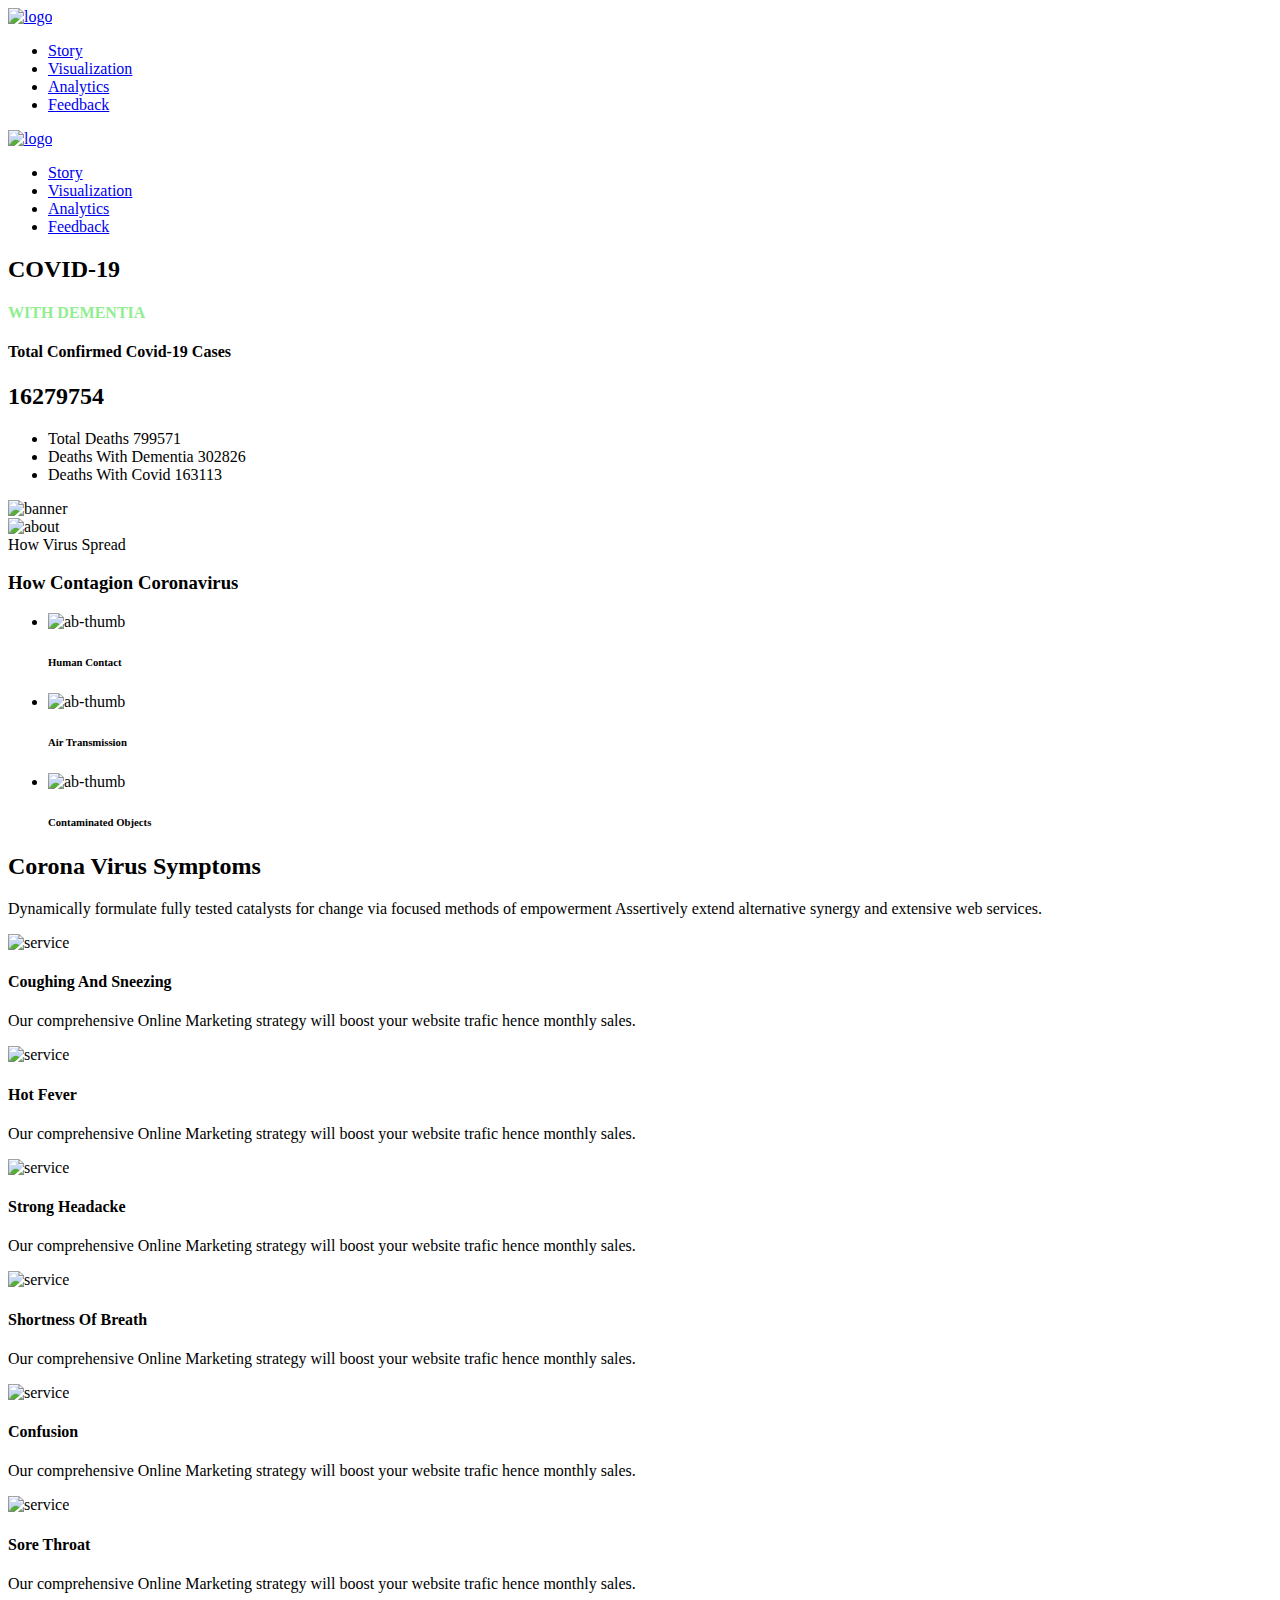
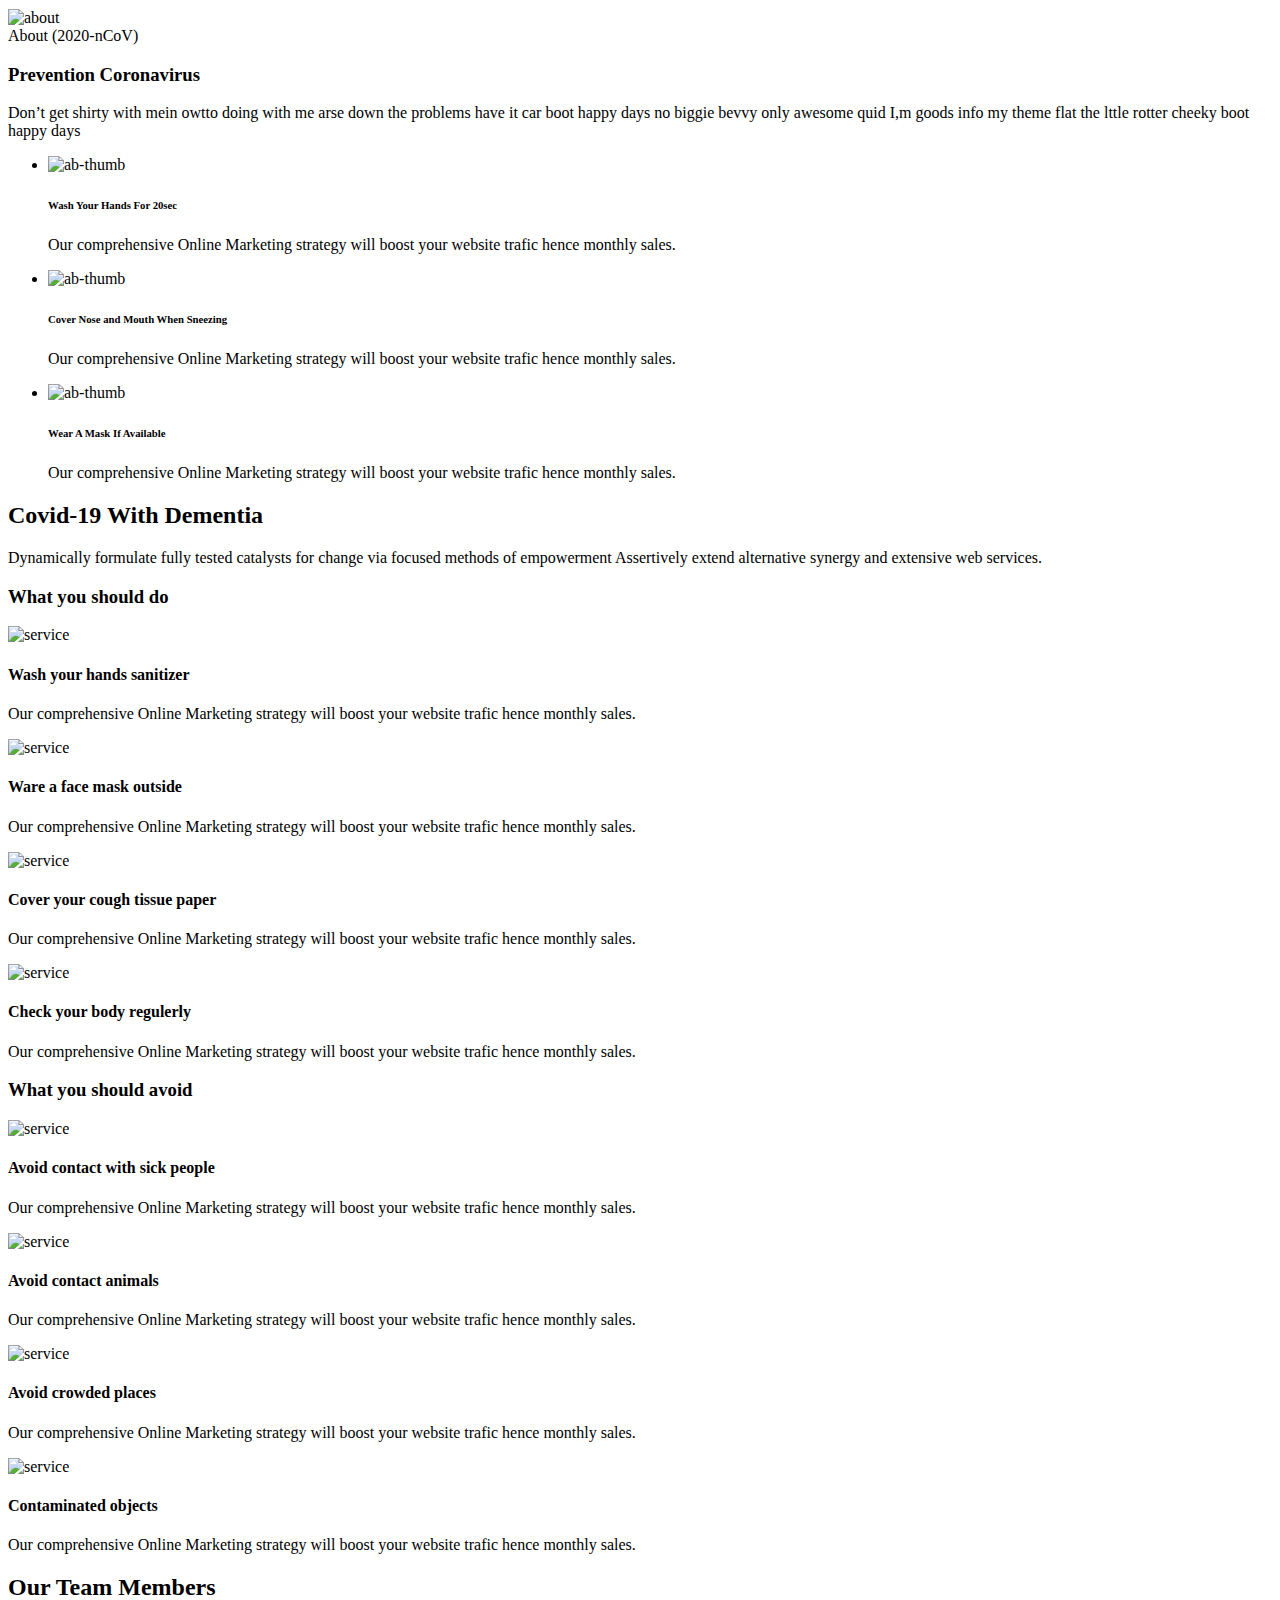
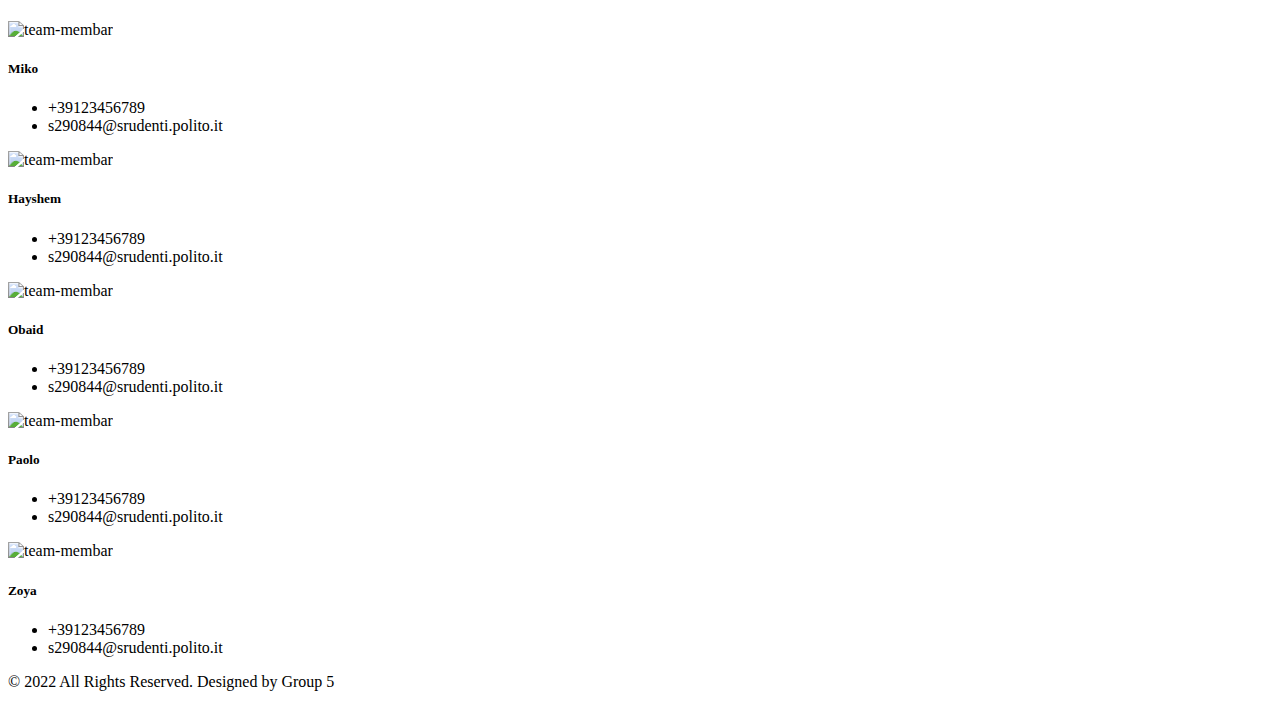
==== index.html @ 3cb523b3 "initial commit" ====
<!DOCTYPE html>
<html lang="en">
	<head>
		<meta charset="UTF-8">
		<meta name="viewport" content="width=device-width, initial-scale=1.0">
		
		<!-- google fonts -->
		<link href="https://fonts.googleapis.com/css?family=Roboto:100,100i,300,300i,400,400i,500,500i,700,700i,900,900i&display=swap" rel="stylesheet">
		<link rel="shortcut icon" type="image/x-icon" href="assets/images/x-icon/01.png">

		<link rel="stylesheet" href="assets/css/animate.css">
		<link rel="stylesheet" href="assets/css/bootstrap.min.css">
		<link rel="stylesheet" href="assets/css/icofont.min.css">
		<link rel="stylesheet" href="assets/css/lightcase.css">
		<link rel="stylesheet" href="assets/css/swiper.min.css">
		<link rel="stylesheet" href="assets/css/style.css">
		
		<title>Covid-19</title>
	</head>

	<body>
		<!-- Mobile Menu Start Here -->
		<div class="mobile-menu">
			<nav class="mobile-header" >
				<div class="header-logo">
					<a href="index.html"><img src="assets/images/logo/01.png" alt="logo"></a>
				</div>
				<div class="header-bar">
					<span></span>
					<span></span>
					<span></span>
				</div>
			</nav>
			<nav class="mobile-menu">
				<div class="mobile-menu-area">
					<div class="mobile-menu-area-inner">
						<ul class="lab-ul">
                            <li class="active"><a href="index.html">Story</a></li>
                            
                            <li><a href="service.html">Visualization</a></li>
                            <li><a href="analysis.html">Analytics</a></li>
                            
                            <li><a href="contact.html">Feedback</a></li>
                        </ul>
					</div>
				</div>
			</nav>
		</div>
		<!-- Mobile Menu Ending Here -->

		<!-- desktop menu start here -->
		<header class="header-section transparent-header">
			<div class="header-area">
				<div class="container">
					<div class="primary-menu">
						<div class="logo">
							<a href="index.html"><img src="assets/images/logo/03.png" alt="logo"></a>
                        </div>
						<div class="main-area">
							<div class="main-menu">
								<ul class="lab-ul">
                                    <li class="active"><a href="index.html">Story</a></li>
                                     
                                    <li><a href="service.html">Visualization</a></li>
                                    <li><a href="analysis.html">Analytics</a></li>
                                
                                    <li><a href="contact.html">Feedback</a></li>
                                </ul>
							</div>
							
						</div>
					</div>
				</div>
			</div>
		</header>
		<!-- desktop menu ending here -->

		<!-- Banner Section start here -->
		<section class="banner-section home-3">
			<div class="banner-area">
				<div class="container">
					<div class="row align-items-center justify-content-center">
						<div class="col-md-6 col-12">
							<div class="content-part">
								<div class="banner-content">
                                    <h2>COVID-19</h2>
                                    <h4 style="color: lightgreen;">WITH DEMENTIA</h4>
                                    <h4>Total Confirmed Covid-19 Cases</h4>
                                    <h2 class="count-people">16279754</h2>
                                    <ul class="lab-ul">
                                        <li>Total Deaths <span class="count-people">799571</span></li>
                                        <li>Deaths With Dementia <span class="count-people">302826</span></li>
                                        <li>Deaths With Covid <span class="count-people">163113</span></li>
                                    </ul>
                                    
								</div>
							</div>
                        </div>
						<div class="col-md-6 col-12">
                            <div class="banner-round">
                                <img src="assets/images/banner/home-3/01.png" alt="banner">
                            </div>
                        </div>
					</div>
				</div>
			</div>
		</section>
        <!-- Banner Section ending here -->
        
        <!-- about section start here -->
        <section class="about-section style-3 bg-about padding-tb">
            <div class="container">
                <div class="row justify-content-center align-items-center">
                    <div class="col-lg-6 col-12 wow fadeInUp" data-wow-delay="0.3s">
                        <div class="about-thumb">
                            <img src="assets/images/about/home-3/01.png" alt="about">
                        </div>
                    </div>
                    <div class="col-lg-6 col-12 wow fadeInUp" data-wow-delay="0.4s">
                        <div class="about-content">
                            <div class="ab-title">
                                <span>How Virus Spread</span>
                                <h3>How Contagion Coronavirus</h3>
                                
                                <ul class="lab-ul">
                                    <li>
                                        <div class="ab-thumb">
                                            <img src="assets/images/about/icon/home-3/01.jpg" alt="ab-thumb">
                                        </div>
                                        <div class="ab-content">
                                            <h6>Human Contact</h6>
                                        </div>
                                    </li>
                                    <li>
                                        <div class="ab-thumb">
                                            <img src="assets/images/about/icon/home-3/02.jpg" alt="ab-thumb">
                                        </div>
                                        <div class="ab-content">
                                            <h6>Air Transmission</h6>
                                        </div>
                                    </li>
                                    <li>
                                        <div class="ab-thumb">
                                            <img src="assets/images/about/icon/home-3/03.jpg" alt="ab-thumb">
                                        </div>
                                        <div class="ab-content">
                                            <h6>Contaminated Objects</h6>
                                        </div>
                                    </li>
                                </ul>
                            </div>
                        </div>
                    </div>
                </div>
            </div>
        </section>
        <!-- about section start here -->

        <!-- Service Section Start Here -->
		<section class="service-section home-3 padding-tb" style="background-image: url(assets/css/bg-image/service-bg.jpg);">
            <div class="container">
                <div class="section-header wow fadeInUp" data-wow-delay="0.3s">
                    <h2>Corona Virus Symptoms</h2>
                    <p> Dynamically formulate fully tested catalysts for change via focused methods of empowerment Assertively extend alternative synergy and extensive web services.</p>
                </div>
                <div class="section-wrapper">
                    <div class="row no-gutters justify-content-center">
                        <div class="col-md-6 col-12 wow fadeInUp" data-wow-delay="0.3s">
                            <div class="service-item style-2">
                                <div class="service-inner">
                                    <div class="service-thumb">
                                        <img src="assets/images/service/home-3/service/01.jpg" alt="service">
                                    </div>
                                    <div class="service-content">
                                        <h4>Coughing And Sneezing</h4>
                                        <p>Our comprehensive Online Marketing strategy will boost your website trafic hence monthly sales.</p>
                                    </div>
                                </div>
                            </div>
                        </div>
                        <div class="col-md-6 col-12 wow fadeInUp" data-wow-delay="0.3s">
                            <div class="service-item style-2">
                                <div class="service-inner">
                                    <div class="service-thumb">
                                        <img src="assets/images/service/home-3/service/02.jpg" alt="service">
                                    </div>
                                    <div class="service-content">
                                        <h4>Hot Fever</h4>
                                        <p>Our comprehensive Online Marketing strategy will boost your website trafic hence monthly sales.</p>
                                    </div>
                                </div>
                            </div>
                        </div>
                        <div class="col-md-6 col-12 wow fadeInUp" data-wow-delay="0.3s">
                            <div class="service-item style-2">
                                <div class="service-inner">
                                    <div class="service-thumb">
                                        <img src="assets/images/service/home-3/service/03.jpg" alt="service">
                                    </div>
                                    <div class="service-content">
                                        <h4>Strong Headacke</h4>
                                        <p>Our comprehensive Online Marketing strategy will boost your website trafic hence monthly sales.</p>
                                    </div>
                                </div>
                            </div>
                        </div>
                        <div class="col-md-6 col-12 wow fadeInUp" data-wow-delay="0.3s">
                            <div class="service-item style-2">
                                <div class="service-inner">
                                    <div class="service-thumb">
                                        <img src="assets/images/service/home-3/service/04.jpg" alt="service">
                                    </div>
                                    <div class="service-content">
                                        <h4>Shortness Of Breath</h4>
                                        <p>Our comprehensive Online Marketing strategy will boost your website trafic hence monthly sales.</p>
                                    </div>
                                </div>
                            </div>
                        </div>
                        <div class="col-md-6 col-12 wow fadeInUp" data-wow-delay="0.3s">
                            <div class="service-item style-2">
                                <div class="service-inner">
                                    <div class="service-thumb">
                                        <img src="assets/images/service/home-3/service/05.jpg" alt="service">
                                    </div>
                                    <div class="service-content">
                                        <h4>Confusion</h4>
                                        <p>Our comprehensive Online Marketing strategy will boost your website trafic hence monthly sales.</p>
                                    </div>
                                </div>
                            </div>
                        </div>
                        <div class="col-md-6 col-12 wow fadeInUp" data-wow-delay="0.3s">
                            <div class="service-item style-2">
                                <div class="service-inner">
                                    <div class="service-thumb">
                                        <img src="assets/images/service/home-3/service/06.jpg" alt="service">
                                    </div>
                                    <div class="service-content">
                                        <h4>Sore Throat</h4>
                                        <p>Our comprehensive Online Marketing strategy will boost your website trafic hence monthly sales.</p>
                                    </div>
                                </div>
                            </div>
                        </div>
                    </div>
                </div>
            </div>
        </section>
        <!-- Service Section Ending Here -->

        <!-- about section start here -->
        <section class="about-section style-3 bg-about padding-tb">
            <div class="container">
                <div class="row justify-content-center align-items-center flex-row-reverse">
                    <div class="col-lg-6 col-12 wow fadeInUp" data-wow-delay="0.3s">
                        <div class="about-thumb">
                            <img src="assets/images/about/home-3/02.png" alt="about">
                        </div>
                    </div>
                    <div class="col-lg-6 col-12 wow fadeInUp" data-wow-delay="0.4s">
                        <div class="about-content">
                            <div class="ab-title">
                                <span>About (2020-nCoV)</span>
                                <h3>Prevention Coronavirus</h3>
                                <p>Don’t get shirty with mein owtto doing with me arse down the problems have it car boot happy days no biggie bevvy only awesome quid I,m goods info my theme flat the lttle rotter cheeky boot happy days</p>
                                <ul class="lab-ul">
                                    <li>
                                        <div class="ab-thumb">
                                            <img src="assets/images/about/icon/home-3/04.jpg" alt="ab-thumb">
                                        </div>
                                        <div class="ab-content">
                                            <h6>Wash Your Hands For 20sec</h6>
                                            <p>Our comprehensive Online Marketing strategy will boost your website trafic hence monthly sales.</p>
                                        </div>
                                    </li>
                                    <li>
                                        <div class="ab-thumb">
                                            <img src="assets/images/about/icon/home-3/05.jpg" alt="ab-thumb">
                                        </div>
                                        <div class="ab-content">
                                            <h6>Cover Nose and Mouth When Sneezing</h6>
                                            <p>Our comprehensive Online Marketing strategy will boost your website trafic hence monthly sales.</p>
                                        </div>
                                    </li>
                                    <li>
                                        <div class="ab-thumb">
                                            <img src="assets/images/about/icon/home-3/06.jpg" alt="ab-thumb">
                                        </div>
                                        <div class="ab-content">
                                            <h6>Wear A Mask If Available</h6>
                                            <p>Our comprehensive Online Marketing strategy will boost your website trafic hence monthly sales.</p>
                                        </div>
                                    </li>
                                </ul>
                            </div>
                        </div>
                    </div>
                </div>
            </div>
        </section>
        <!-- about section start here -->

        <!-- Service Section Start Here -->
        <section class="service-section home-3 style-2 padding-tb" style="background-image: url(assets/css/bg-image/service-bg.jpg);">
            <div class="container">
                <div class="section-header wow fadeInUp" data-wow-delay="0.3s">
                    <h2>Covid-19 With Dementia</h2>
                    <p> Dynamically formulate fully tested catalysts for change via focused methods of empowerment Assertively extend alternative synergy and extensive web services.</p>
                </div>
                <div class="section-wrapper">
                    <div class="row no-gutters">
                        <div class="col-md-6 col-12 wow fadeInUp" data-wow-delay="0.3s">
                            <div class="service-left">
                                <h3>What you should do</h3>
                                <div class="row no-gutters justify-content-center">
                                    <div class="col-12">
                                        <div class="service-item style-2">
                                            <div class="service-inner">
                                                <div class="service-thumb">
                                                    <img src="assets/images/service/home-3/01.jpg" alt="service">
                                                </div>
                                                <div class="service-content">
                                                    <h4>Wash your hands sanitizer</h4>
                                                    <p>Our comprehensive Online Marketing strategy will boost your website trafic hence monthly sales.</p>
                                                </div>
                                            </div>
                                        </div>
                                    </div>
                                    <div class="col-12">
                                        <div class="service-item style-2">
                                            <div class="service-inner">
                                                <div class="service-thumb">
                                                    <img src="assets/images/service/home-3/02.jpg" alt="service">
                                                </div>
                                                <div class="service-content">
                                                    <h4>Ware a face mask outside</h4>
                                                    <p>Our comprehensive Online Marketing strategy will boost your website trafic hence monthly sales.</p>
                                                </div>
                                            </div>
                                        </div>
                                    </div>
                                    <div class="col-12">
                                        <div class="service-item style-2">
                                            <div class="service-inner">
                                                <div class="service-thumb">
                                                    <img src="assets/images/service/home-3/03.jpg" alt="service">
                                                </div>
                                                <div class="service-content">
                                                    <h4>Cover your cough tissue paper</h4>
                                                    <p>Our comprehensive Online Marketing strategy will boost your website trafic hence monthly sales.</p>
                                                </div>
                                            </div>
                                        </div>
                                    </div>
                                    <div class="col-12">
                                        <div class="service-item style-2">
                                            <div class="service-inner">
                                                <div class="service-thumb">
                                                    <img src="assets/images/service/home-3/04.jpg" alt="service">
                                                </div>
                                                <div class="service-content">
                                                    <h4>Check your body regulerly</h4>
                                                    <p>Our comprehensive Online Marketing strategy will boost your website trafic hence monthly sales.</p>
                                                </div>
                                            </div>
                                        </div>
                                    </div>
                                </div>
                            </div>
                        </div>
                        <div class="col-md-6 col-12 wow fadeInUp" data-wow-delay="0.4s">
                            <div class="service-right">
                                <h3>What you should avoid</h3>
                                <div class="row no-gutters justify-content-center">
                                    <div class="col-12">
                                        <div class="service-item style-2">
                                            <div class="service-inner">
                                                <div class="service-thumb">
                                                    <img src="assets/images/service/home-3/05.jpg" alt="service">
                                                </div>
                                                <div class="service-content">
                                                    <h4>Avoid contact with sick people</h4>
                                                    <p>Our comprehensive Online Marketing strategy will boost your website trafic hence monthly sales.</p>
                                                </div>
                                            </div>
                                        </div>
                                    </div>
                                    <div class="col-12">
                                        <div class="service-item style-2">
                                            <div class="service-inner">
                                                <div class="service-thumb">
                                                    <img src="assets/images/service/home-3/06.jpg" alt="service">
                                                </div>
                                                <div class="service-content">
                                                    <h4>Avoid contact animals</h4>
                                                    <p>Our comprehensive Online Marketing strategy will boost your website trafic hence monthly sales.</p>
                                                </div>
                                            </div>
                                        </div>
                                    </div>
                                    <div class="col-12">
                                        <div class="service-item style-2">
                                            <div class="service-inner">
                                                <div class="service-thumb">
                                                    <img src="assets/images/service/home-3/07.jpg" alt="service">
                                                </div>
                                                <div class="service-content">
                                                    <h4>Avoid crowded places</h4>
                                                    <p>Our comprehensive Online Marketing strategy will boost your website trafic hence monthly sales.</p>
                                                </div>
                                            </div>
                                        </div>
                                    </div>
                                    <div class="col-12">
                                        <div class="service-item style-2">
                                            <div class="service-inner">
                                                <div class="service-thumb">
                                                    <img src="assets/images/service/home-3/08.jpg" alt="service">
                                                </div>
                                                <div class="service-content">
                                                    <h4>Contaminated objects</h4>
                                                    <p>Our comprehensive Online Marketing strategy will boost your website trafic hence monthly sales.</p>
                                                </div>
                                            </div>
                                        </div>
                                    </div>
                                </div>
                            </div>
                        </div>
                    </div>
                </div>
            </div>
        </section>
        <!-- Service Section Ending Here -->


		<!-- Team Member Section Start here -->
        <div class="team-section home-2 padding-tb" style="background-image: url(assets/css/bg-image/service-bg.jpg);">
            <div class="container">
				<div class="section-header wow fadeInUp" data-wow-delay="0.3s">
					<h2>Our Team Members</h2>
					
				</div>
				<div class="team-area">
					<div class="row justify-content-center align-items-center">
						<div class="col-xl-4 col-md-6 col-12 wow fadeInUp" data-wow-delay="0.3s">
							<div class="team-item style-2">
								<div class="team-item-inner">
									<div class="team-thumb">
										<img src="assets/images/team/p1.jfif" alt="team-membar">
									</div>
									<div class="team-content">
										<h5 class="member-name">Miko</h5>
										
										
										<ul class="icon-style-list lab-ul">
											<li><i class="icofont-phone"></i><span>+39123456789</span></li>
											<li><i class="icofont-envelope"></i><span>s290844@srudenti.polito.it</span></li>
										</ul>
									</div>
								</div>
							</div>
						</div>
                        <div class="col-xl-4 col-md-6 col-12 wow fadeInUp" data-wow-delay="0.3s">
                            <div class="team-item style-2">
                                <div class="team-item-inner">
                                    <div class="team-thumb">
                                        <img src="assets/images/team/pp.jfif" alt="team-membar">
                                    </div>
                                    <div class="team-content">
                                        <h5 class="member-name">Hayshem</h5>
                                        
                                        <ul class="icon-style-list lab-ul">
                                            <li><i class="icofont-phone"></i><span>+39123456789</span></li>
                                            <li><i class="icofont-envelope"></i><span>s290844@srudenti.polito.it</span></li>
                                        </ul>
                                    </div>
                                </div>
                            </div>
                        </div>
                        <div class="col-xl-4 col-md-6 col-12 wow fadeInUp" data-wow-delay="0.3s">
                            <div class="team-item style-2">
                                <div class="team-item-inner">
                                    <div class="team-thumb">
                                        <img src="assets/images/team/02.jpg" alt="team-membar">
                                    </div>
                                    <div class="team-content">
                                        <h5 class="member-name">Obaid</h5>
                                       
                                        <ul class="icon-style-list lab-ul">
                                            <li><i class="icofont-phone"></i><span>+39123456789</span></li>
                                            <li><i class="icofont-envelope"></i><span>s290844@srudenti.polito.it</span></li>
                                        </ul>
                                    </div>
                                </div>
                            </div>
                        </div>
						<div class="col-xl-4 col-md-6 col-12 wow fadeInUp" data-wow-delay="0.4s">
							<div class="team-item style-2">
								<div class="team-item-inner">
									<div class="team-thumb">
										<img src="assets/images/team/02.jpg" alt="team-membar">
									</div>
									<div class="team-content">
										<h5 class="member-name">Paolo</h5>
										
										<ul class="icon-style-list lab-ul">
											<li><i class="icofont-phone"></i><span>+39123456789</span></li>
                                            <li><i class="icofont-envelope"></i><span>s290844@srudenti.polito.it</span></li>
									</div>
								</div>
							</div>
						</div>
						<div class="col-xl-4 col-md-6 col-12 wow fadeInUp" data-wow-delay="0.5s">
							<div class="team-item style-2">
								<div class="team-item-inner">
									<div class="team-thumb">
										<img src="assets/images/team/03.jpg" alt="team-membar">
									</div>
									<div class="team-content">
										<h5 class="member-name">Zoya</h5>
										
										<ul class="icon-style-list lab-ul">
											<li><i class="icofont-phone"></i><span>+39123456789</span></li>
                                            <li><i class="icofont-envelope"></i><span>s290844@srudenti.polito.it</span></li>
										</ul>
									</div>
								</div>
							</div>
						</div>
					</div>
				</div>
            </div>
        </div>
		<!-- Team Member Section Ending here -->

        
        
		<!-- Footer Section Start Here -->
		<footer style="background-image: url(assets/css/bg-image/footer-bg-3.jpg);">
			<div class="footer-top ">
				
			</div>
			<div class="footer-bottom">
				<div class="container">
					<div class="section-wrapper">
						<p>&copy; 2022 All Rights Reserved. Designed by Group 5</p>
					</div>
				</div>
			</div>
		</footer>
		<!-- Footer Section Ending Here -->

		<!-- scrollToTop start here -->
		<a href="#" class="scrollToTop"><i class="icofont-swoosh-up"></i><span class="pluse_1"></span><span class="pluse_2"></span></a>
		<!-- scrollToTop ending here -->

		
		<script src="assets/js/jquery.js"></script>
		<script src="assets/js/waypoints.min.js"></script>
		<script src="assets/js/bootstrap.min.js"></script>
		<script src="assets/js/lightcase.js"></script>
		<script src="assets/js/isotope.pkgd.min.js"></script>
		<script src="assets/js/swiper.min.js"></script>
		<script src="assets/js/jquery.countdown.min.js"></script>
		<script src="assets/js/wow.min.js"></script>
        <script src="assets/js/functions.js"></script>
	</body>
</html>
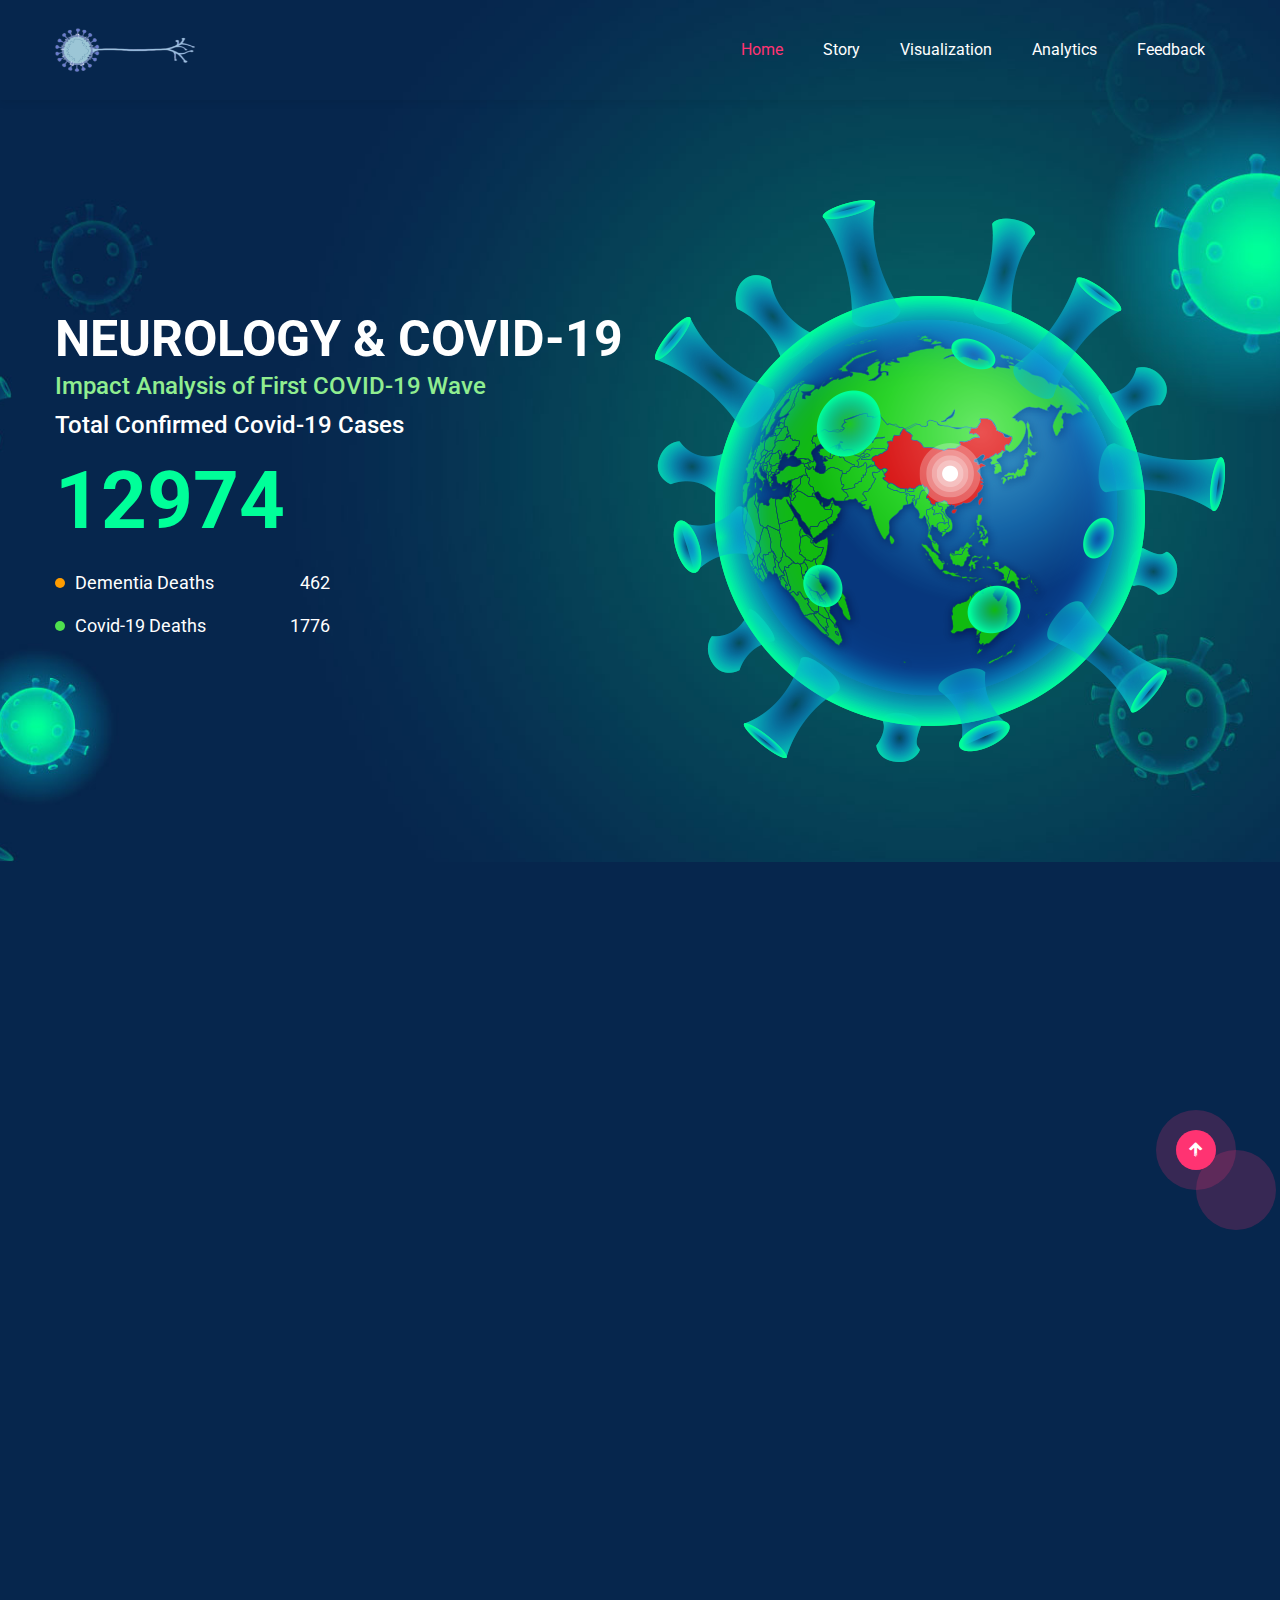
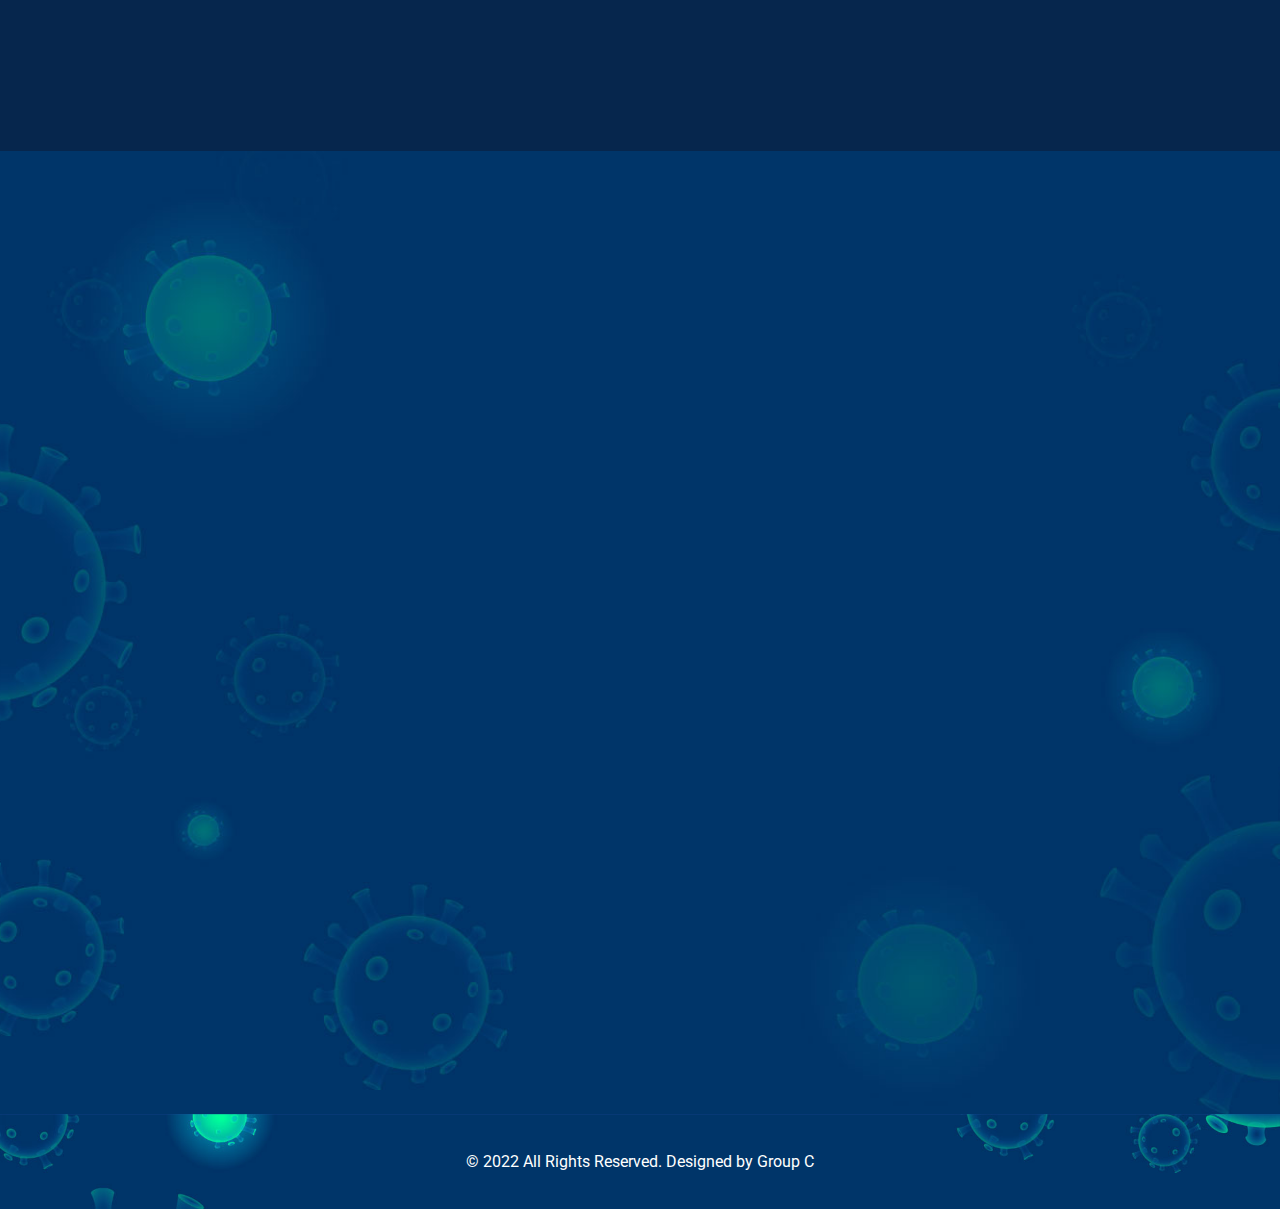
==== commit 87e53488: "webpage" ====
--- a/index.html
+++ b/index.html
@@ -21,7 +21,7 @@
 	<body>
 		<!-- Mobile Menu Start Here -->
 		<div class="mobile-menu">
-			<nav class="mobile-header" >
+			<nav class="mobile-header">
 				<div class="header-logo">
 					<a href="index.html"><img src="assets/images/logo/01.png" alt="logo"></a>
 				</div>
@@ -35,10 +35,11 @@
 				<div class="mobile-menu-area">
 					<div class="mobile-menu-area-inner">
 						<ul class="lab-ul">
-                            <li class="active"><a href="index.html">Story</a></li>
+                            <li class="active"><a href="index.html">Home</a></li>
+                            <li><a href="story.html">Story</a></li>
                             
                             <li><a href="service.html">Visualization</a></li>
-                            <li><a href="analysis.html">Analytics</a></li>
+                            <li><a href="service.html">Analytics</a></li>
                             
                             <li><a href="contact.html">Feedback</a></li>
                         </ul>
@@ -54,15 +55,16 @@
 				<div class="container">
 					<div class="primary-menu">
 						<div class="logo">
-							<a href="index.html"><img src="assets/images/logo/03.png" alt="logo"></a>
+							<a href="index.html"><img src="assets/images/logo/transparent.png" style="width:140px" alt="logo"></a>
                         </div>
 						<div class="main-area">
 							<div class="main-menu">
 								<ul class="lab-ul">
-                                    <li class="active"><a href="index.html">Story</a></li>
+                                    <li class="active"><a href="index.html">Home</a></li>
+                                    <li><a href="story.html">Story</a></li>
                                      
                                     <li><a href="service.html">Visualization</a></li>
-                                    <li><a href="analysis.html">Analytics</a></li>
+                                    <li><a href="service.html">Analytics</a></li>
                                 
                                     <li><a href="contact.html">Feedback</a></li>
                                 </ul>
@@ -83,14 +85,15 @@
 						<div class="col-md-6 col-12">
 							<div class="content-part">
 								<div class="banner-content">
-                                    <h2>COVID-19</h2>
-                                    <h4 style="color: lightgreen;">WITH DEMENTIA</h4>
+                                    <h3 style="color: white;font-size: 50px;">NEUROLOGY & COVID-19</h3>
+                                    
+                                    <h4 style="color: lightgreen;">Impact Analysis of First COVID-19 Wave</h4>
                                     <h4>Total Confirmed Covid-19 Cases</h4>
-                                    <h2 class="count-people">16279754</h2>
+                                    <h2 class="count-people">240578</h2>
                                     <ul class="lab-ul">
-                                        <li>Total Deaths <span class="count-people">799571</span></li>
-                                        <li>Deaths With Dementia <span class="count-people">302826</span></li>
-                                        <li>Deaths With Covid <span class="count-people">163113</span></li>
+                                        <!-- <li>Total Deaths <span class="count-people">799571</span></li> -->
+                                        <li>Dementia Deaths<span class="count-people">8584</span></li>
+                                        <li>Covid-19 Deaths <span class="count-people">33025</span></li>
                                     </ul>
                                     
 								</div>
@@ -108,9 +111,13 @@
         <!-- Banner Section ending here -->
         
         <!-- about section start here -->
-        <section class="about-section style-3 bg-about padding-tb">
+       <section class="about-section style-3 bg-about padding-tb">
             <div class="container">
                 <div class="row justify-content-center align-items-center">
+                   <h3 class="wow fadeInUp" data-wow-delay="0.3s">Problem Statement</h3>
+                    <p style="text-align:center;" class="wow fadeInUp" data-wow-delay="0.3s">
+                                   The world is reeling with coronavirus disease-2019 (COVID-19). The causative agent for this disease is the severe acute respiratory syndrome coronavirus 2 (SARS-CoV-2). It started with an outbreak of pneumonia of unknown etiology in Wuhan, Hubei Province of China, in December 2019. The coronavirus outbreak has turned into a pandemic. So far, this virus has infected more than 161 million individuals and caused more than 3.3 million deaths across different countries <a href="https://coronavirus.jhu.edu/map.html" style="color: lightgreen;">(see here)</a>.
+                               </p>
                     <div class="col-lg-6 col-12 wow fadeInUp" data-wow-delay="0.3s">
                         <div class="about-thumb">
                             <img src="assets/images/about/home-3/01.png" alt="about">
@@ -119,35 +126,16 @@
                     <div class="col-lg-6 col-12 wow fadeInUp" data-wow-delay="0.4s">
                         <div class="about-content">
                             <div class="ab-title">
-                                <span>How Virus Spread</span>
-                                <h3>How Contagion Coronavirus</h3>
-                                
-                                <ul class="lab-ul">
-                                    <li>
-                                        <div class="ab-thumb">
-                                            <img src="assets/images/about/icon/home-3/01.jpg" alt="ab-thumb">
-                                        </div>
-                                        <div class="ab-content">
-                                            <h6>Human Contact</h6>
-                                        </div>
-                                    </li>
-                                    <li>
-                                        <div class="ab-thumb">
-                                            <img src="assets/images/about/icon/home-3/02.jpg" alt="ab-thumb">
-                                        </div>
-                                        <div class="ab-content">
-                                            <h6>Air Transmission</h6>
-                                        </div>
-                                    </li>
-                                    <li>
-                                        <div class="ab-thumb">
-                                            <img src="assets/images/about/icon/home-3/03.jpg" alt="ab-thumb">
-                                        </div>
-                                        <div class="ab-content">
-                                            <h6>Contaminated Objects</h6>
-                                        </div>
-                                    </li>
-                                </ul>
+                                
+                                
+                                
+                               <p>
+                                   The entry of SARS-CoV-2 in the cells is mediated by a glycoprotein, the spike protein, that protrudes out of the virus envelop. The presence of SARS-CoV-2 in the brain has not been conclusively established. While some studies did not find evidence of the virus, other studies have detected it in the cerebrospinal fluid of COVID-19 patients. It is unclear how the virus may reach the brain.<br><br>
+                                   Patients diagnosed with COVID 19 with other comorbidities show significantly higher levels of psychiatric symptoms including anxiety, depression, post-traumatic stress disorder, etc. These symptoms indicate the increasing people’s likelihood of developing neurological disorders. Experts are critically concerned about the potential impacts of COVID 19 on increasing neurological diseases such as Dementia. <br><br>
+                                   Dementia is one of the major neurological illnesses in which people suffer from a loss of cognitive functioning that affects their memory, thoughts, thinking ability and emotions. Currently, there is no cure for Dementia which makes it an even more fatal comorbidity during the COVID 19 pandemic. The devastating impacts of COVID 19 on patients with dementia have become a major medical concern all over the world.  
+
+
+                               </p>
                             </div>
                         </div>
                     </div>
@@ -158,101 +146,18 @@
 
         <!-- Service Section Start Here -->
 		<section class="service-section home-3 padding-tb" style="background-image: url(assets/css/bg-image/service-bg.jpg);">
-            <div class="container">
-                <div class="section-header wow fadeInUp" data-wow-delay="0.3s">
-                    <h2>Corona Virus Symptoms</h2>
-                    <p> Dynamically formulate fully tested catalysts for change via focused methods of empowerment Assertively extend alternative synergy and extensive web services.</p>
-                </div>
-                <div class="section-wrapper">
-                    <div class="row no-gutters justify-content-center">
-                        <div class="col-md-6 col-12 wow fadeInUp" data-wow-delay="0.3s">
-                            <div class="service-item style-2">
-                                <div class="service-inner">
-                                    <div class="service-thumb">
-                                        <img src="assets/images/service/home-3/service/01.jpg" alt="service">
-                                    </div>
-                                    <div class="service-content">
-                                        <h4>Coughing And Sneezing</h4>
-                                        <p>Our comprehensive Online Marketing strategy will boost your website trafic hence monthly sales.</p>
-                                    </div>
-                                </div>
-                            </div>
-                        </div>
-                        <div class="col-md-6 col-12 wow fadeInUp" data-wow-delay="0.3s">
-                            <div class="service-item style-2">
-                                <div class="service-inner">
-                                    <div class="service-thumb">
-                                        <img src="assets/images/service/home-3/service/02.jpg" alt="service">
-                                    </div>
-                                    <div class="service-content">
-                                        <h4>Hot Fever</h4>
-                                        <p>Our comprehensive Online Marketing strategy will boost your website trafic hence monthly sales.</p>
-                                    </div>
-                                </div>
-                            </div>
-                        </div>
-                        <div class="col-md-6 col-12 wow fadeInUp" data-wow-delay="0.3s">
-                            <div class="service-item style-2">
-                                <div class="service-inner">
-                                    <div class="service-thumb">
-                                        <img src="assets/images/service/home-3/service/03.jpg" alt="service">
-                                    </div>
-                                    <div class="service-content">
-                                        <h4>Strong Headacke</h4>
-                                        <p>Our comprehensive Online Marketing strategy will boost your website trafic hence monthly sales.</p>
-                                    </div>
-                                </div>
-                            </div>
-                        </div>
-                        <div class="col-md-6 col-12 wow fadeInUp" data-wow-delay="0.3s">
-                            <div class="service-item style-2">
-                                <div class="service-inner">
-                                    <div class="service-thumb">
-                                        <img src="assets/images/service/home-3/service/04.jpg" alt="service">
-                                    </div>
-                                    <div class="service-content">
-                                        <h4>Shortness Of Breath</h4>
-                                        <p>Our comprehensive Online Marketing strategy will boost your website trafic hence monthly sales.</p>
-                                    </div>
-                                </div>
-                            </div>
-                        </div>
-                        <div class="col-md-6 col-12 wow fadeInUp" data-wow-delay="0.3s">
-                            <div class="service-item style-2">
-                                <div class="service-inner">
-                                    <div class="service-thumb">
-                                        <img src="assets/images/service/home-3/service/05.jpg" alt="service">
-                                    </div>
-                                    <div class="service-content">
-                                        <h4>Confusion</h4>
-                                        <p>Our comprehensive Online Marketing strategy will boost your website trafic hence monthly sales.</p>
-                                    </div>
-                                </div>
-                            </div>
-                        </div>
-                        <div class="col-md-6 col-12 wow fadeInUp" data-wow-delay="0.3s">
-                            <div class="service-item style-2">
-                                <div class="service-inner">
-                                    <div class="service-thumb">
-                                        <img src="assets/images/service/home-3/service/06.jpg" alt="service">
-                                    </div>
-                                    <div class="service-content">
-                                        <h4>Sore Throat</h4>
-                                        <p>Our comprehensive Online Marketing strategy will boost your website trafic hence monthly sales.</p>
-                                    </div>
-                                </div>
-                            </div>
-                        </div>
-                    </div>
-                </div>
-            </div>
-        </section>
-        <!-- Service Section Ending Here -->
-
-        <!-- about section start here -->
-        <section class="about-section style-3 bg-about padding-tb">
+            <div class="about-section style-3 " style="color:white;">
             <div class="container">
                 <div class="row justify-content-center align-items-center flex-row-reverse">
+                    <h3 style="color:white;" class="wow fadeInUp" data-wow-delay="0.3s">Project overview and user guidelines</h3>
+                    <p class="wow fadeInUp" data-wow-delay="0.3s">
+                        Our teams aims to investigate the link between Covid-19 and Dementia in terms of mortality rate during the first wave of the pandemic in Italy.<br>
+                        The final results that are obtained by the data analysis is shown by this webpage.<br><span style="color:lightgreen;">The dashboard has three main sections:</span> 
+                        <br>-   The story mode, which show the most relevant results retrieved from data analysis.
+                        <br>-   The visualization section, in which the user is freely allowed to explore the data.
+                        <br>-   The analytics mode in which relevant meta-analysis on the link between Covid-19 and Dementia are shown.
+
+                    </p>
                     <div class="col-lg-6 col-12 wow fadeInUp" data-wow-delay="0.3s">
                         <div class="about-thumb">
                             <img src="assets/images/about/home-3/02.png" alt="about">
@@ -261,279 +166,36 @@
                     <div class="col-lg-6 col-12 wow fadeInUp" data-wow-delay="0.4s">
                         <div class="about-content">
                             <div class="ab-title">
-                                <span>About (2020-nCoV)</span>
-                                <h3>Prevention Coronavirus</h3>
-                                <p>Don’t get shirty with mein owtto doing with me arse down the problems have it car boot happy days no biggie bevvy only awesome quid I,m goods info my theme flat the lttle rotter cheeky boot happy days</p>
+                                
+                                <p>The final results confirm the link between Covid-19 and Dementia over the Italian territory in terms of mortality and incidence.<br><br>
+                                            Feel free to click around the dashboard and to look with your eyes the impact of pandemic in different regions in Italy, focusing on your needs and requirements.</p>
                                 <ul class="lab-ul">
                                     <li>
-                                        <div class="ab-thumb">
-                                            <img src="assets/images/about/icon/home-3/04.jpg" alt="ab-thumb">
-                                        </div>
+                                        
                                         <div class="ab-content">
-                                            <h6>Wash Your Hands For 20sec</h6>
-                                            <p>Our comprehensive Online Marketing strategy will boost your website trafic hence monthly sales.</p>
+                                            
+                                            <p>
+                                            </p>
                                         </div>
                                     </li>
-                                    <li>
-                                        <div class="ab-thumb">
-                                            <img src="assets/images/about/icon/home-3/05.jpg" alt="ab-thumb">
-                                        </div>
-                                        <div class="ab-content">
-                                            <h6>Cover Nose and Mouth When Sneezing</h6>
-                                            <p>Our comprehensive Online Marketing strategy will boost your website trafic hence monthly sales.</p>
-                                        </div>
-                                    </li>
-                                    <li>
-                                        <div class="ab-thumb">
-                                            <img src="assets/images/about/icon/home-3/06.jpg" alt="ab-thumb">
-                                        </div>
-                                        <div class="ab-content">
-                                            <h6>Wear A Mask If Available</h6>
-                                            <p>Our comprehensive Online Marketing strategy will boost your website trafic hence monthly sales.</p>
-                                        </div>
-                                    </li>
+                                    
                                 </ul>
                             </div>
                         </div>
                     </div>
                 </div>
             </div>
-        </section>
-        <!-- about section start here -->
-
-        <!-- Service Section Start Here -->
-        <section class="service-section home-3 style-2 padding-tb" style="background-image: url(assets/css/bg-image/service-bg.jpg);">
-            <div class="container">
-                <div class="section-header wow fadeInUp" data-wow-delay="0.3s">
-                    <h2>Covid-19 With Dementia</h2>
-                    <p> Dynamically formulate fully tested catalysts for change via focused methods of empowerment Assertively extend alternative synergy and extensive web services.</p>
-                </div>
-                <div class="section-wrapper">
-                    <div class="row no-gutters">
-                        <div class="col-md-6 col-12 wow fadeInUp" data-wow-delay="0.3s">
-                            <div class="service-left">
-                                <h3>What you should do</h3>
-                                <div class="row no-gutters justify-content-center">
-                                    <div class="col-12">
-                                        <div class="service-item style-2">
-                                            <div class="service-inner">
-                                                <div class="service-thumb">
-                                                    <img src="assets/images/service/home-3/01.jpg" alt="service">
-                                                </div>
-                                                <div class="service-content">
-                                                    <h4>Wash your hands sanitizer</h4>
-                                                    <p>Our comprehensive Online Marketing strategy will boost your website trafic hence monthly sales.</p>
-                                                </div>
-                                            </div>
-                                        </div>
-                                    </div>
-                                    <div class="col-12">
-                                        <div class="service-item style-2">
-                                            <div class="service-inner">
-                                                <div class="service-thumb">
-                                                    <img src="assets/images/service/home-3/02.jpg" alt="service">
-                                                </div>
-                                                <div class="service-content">
-                                                    <h4>Ware a face mask outside</h4>
-                                                    <p>Our comprehensive Online Marketing strategy will boost your website trafic hence monthly sales.</p>
-                                                </div>
-                                            </div>
-                                        </div>
-                                    </div>
-                                    <div class="col-12">
-                                        <div class="service-item style-2">
-                                            <div class="service-inner">
-                                                <div class="service-thumb">
-                                                    <img src="assets/images/service/home-3/03.jpg" alt="service">
-                                                </div>
-                                                <div class="service-content">
-                                                    <h4>Cover your cough tissue paper</h4>
-                                                    <p>Our comprehensive Online Marketing strategy will boost your website trafic hence monthly sales.</p>
-                                                </div>
-                                            </div>
-                                        </div>
-                                    </div>
-                                    <div class="col-12">
-                                        <div class="service-item style-2">
-                                            <div class="service-inner">
-                                                <div class="service-thumb">
-                                                    <img src="assets/images/service/home-3/04.jpg" alt="service">
-                                                </div>
-                                                <div class="service-content">
-                                                    <h4>Check your body regulerly</h4>
-                                                    <p>Our comprehensive Online Marketing strategy will boost your website trafic hence monthly sales.</p>
-                                                </div>
-                                            </div>
-                                        </div>
-                                    </div>
-                                </div>
-                            </div>
-                        </div>
-                        <div class="col-md-6 col-12 wow fadeInUp" data-wow-delay="0.4s">
-                            <div class="service-right">
-                                <h3>What you should avoid</h3>
-                                <div class="row no-gutters justify-content-center">
-                                    <div class="col-12">
-                                        <div class="service-item style-2">
-                                            <div class="service-inner">
-                                                <div class="service-thumb">
-                                                    <img src="assets/images/service/home-3/05.jpg" alt="service">
-                                                </div>
-                                                <div class="service-content">
-                                                    <h4>Avoid contact with sick people</h4>
-                                                    <p>Our comprehensive Online Marketing strategy will boost your website trafic hence monthly sales.</p>
-                                                </div>
-                                            </div>
-                                        </div>
-                                    </div>
-                                    <div class="col-12">
-                                        <div class="service-item style-2">
-                                            <div class="service-inner">
-                                                <div class="service-thumb">
-                                                    <img src="assets/images/service/home-3/06.jpg" alt="service">
-                                                </div>
-                                                <div class="service-content">
-                                                    <h4>Avoid contact animals</h4>
-                                                    <p>Our comprehensive Online Marketing strategy will boost your website trafic hence monthly sales.</p>
-                                                </div>
-                                            </div>
-                                        </div>
-                                    </div>
-                                    <div class="col-12">
-                                        <div class="service-item style-2">
-                                            <div class="service-inner">
-                                                <div class="service-thumb">
-                                                    <img src="assets/images/service/home-3/07.jpg" alt="service">
-                                                </div>
-                                                <div class="service-content">
-                                                    <h4>Avoid crowded places</h4>
-                                                    <p>Our comprehensive Online Marketing strategy will boost your website trafic hence monthly sales.</p>
-                                                </div>
-                                            </div>
-                                        </div>
-                                    </div>
-                                    <div class="col-12">
-                                        <div class="service-item style-2">
-                                            <div class="service-inner">
-                                                <div class="service-thumb">
-                                                    <img src="assets/images/service/home-3/08.jpg" alt="service">
-                                                </div>
-                                                <div class="service-content">
-                                                    <h4>Contaminated objects</h4>
-                                                    <p>Our comprehensive Online Marketing strategy will boost your website trafic hence monthly sales.</p>
-                                                </div>
-                                            </div>
-                                        </div>
-                                    </div>
-                                </div>
-                            </div>
-                        </div>
-                    </div>
-                </div>
-            </div>
+        </div>
         </section>
         <!-- Service Section Ending Here -->
 
 
-		<!-- Team Member Section Start here -->
-        <div class="team-section home-2 padding-tb" style="background-image: url(assets/css/bg-image/service-bg.jpg);">
-            <div class="container">
-				<div class="section-header wow fadeInUp" data-wow-delay="0.3s">
-					<h2>Our Team Members</h2>
-					
-				</div>
-				<div class="team-area">
-					<div class="row justify-content-center align-items-center">
-						<div class="col-xl-4 col-md-6 col-12 wow fadeInUp" data-wow-delay="0.3s">
-							<div class="team-item style-2">
-								<div class="team-item-inner">
-									<div class="team-thumb">
-										<img src="assets/images/team/p1.jfif" alt="team-membar">
-									</div>
-									<div class="team-content">
-										<h5 class="member-name">Miko</h5>
-										
-										
-										<ul class="icon-style-list lab-ul">
-											<li><i class="icofont-phone"></i><span>+39123456789</span></li>
-											<li><i class="icofont-envelope"></i><span>s290844@srudenti.polito.it</span></li>
-										</ul>
-									</div>
-								</div>
-							</div>
-						</div>
-                        <div class="col-xl-4 col-md-6 col-12 wow fadeInUp" data-wow-delay="0.3s">
-                            <div class="team-item style-2">
-                                <div class="team-item-inner">
-                                    <div class="team-thumb">
-                                        <img src="assets/images/team/pp.jfif" alt="team-membar">
-                                    </div>
-                                    <div class="team-content">
-                                        <h5 class="member-name">Hayshem</h5>
-                                        
-                                        <ul class="icon-style-list lab-ul">
-                                            <li><i class="icofont-phone"></i><span>+39123456789</span></li>
-                                            <li><i class="icofont-envelope"></i><span>s290844@srudenti.polito.it</span></li>
-                                        </ul>
-                                    </div>
-                                </div>
-                            </div>
-                        </div>
-                        <div class="col-xl-4 col-md-6 col-12 wow fadeInUp" data-wow-delay="0.3s">
-                            <div class="team-item style-2">
-                                <div class="team-item-inner">
-                                    <div class="team-thumb">
-                                        <img src="assets/images/team/02.jpg" alt="team-membar">
-                                    </div>
-                                    <div class="team-content">
-                                        <h5 class="member-name">Obaid</h5>
-                                       
-                                        <ul class="icon-style-list lab-ul">
-                                            <li><i class="icofont-phone"></i><span>+39123456789</span></li>
-                                            <li><i class="icofont-envelope"></i><span>s290844@srudenti.polito.it</span></li>
-                                        </ul>
-                                    </div>
-                                </div>
-                            </div>
-                        </div>
-						<div class="col-xl-4 col-md-6 col-12 wow fadeInUp" data-wow-delay="0.4s">
-							<div class="team-item style-2">
-								<div class="team-item-inner">
-									<div class="team-thumb">
-										<img src="assets/images/team/02.jpg" alt="team-membar">
-									</div>
-									<div class="team-content">
-										<h5 class="member-name">Paolo</h5>
-										
-										<ul class="icon-style-list lab-ul">
-											<li><i class="icofont-phone"></i><span>+39123456789</span></li>
-                                            <li><i class="icofont-envelope"></i><span>s290844@srudenti.polito.it</span></li>
-									</div>
-								</div>
-							</div>
-						</div>
-						<div class="col-xl-4 col-md-6 col-12 wow fadeInUp" data-wow-delay="0.5s">
-							<div class="team-item style-2">
-								<div class="team-item-inner">
-									<div class="team-thumb">
-										<img src="assets/images/team/03.jpg" alt="team-membar">
-									</div>
-									<div class="team-content">
-										<h5 class="member-name">Zoya</h5>
-										
-										<ul class="icon-style-list lab-ul">
-											<li><i class="icofont-phone"></i><span>+39123456789</span></li>
-                                            <li><i class="icofont-envelope"></i><span>s290844@srudenti.polito.it</span></li>
-										</ul>
-									</div>
-								</div>
-							</div>
-						</div>
-					</div>
-				</div>
-            </div>
         </div>
-		<!-- Team Member Section Ending here -->
+
+
+
+
+        
 
         
         
@@ -545,7 +207,7 @@
 			<div class="footer-bottom">
 				<div class="container">
 					<div class="section-wrapper">
-						<p>&copy; 2022 All Rights Reserved. Designed by Group 5</p>
+						<p>&copy; 2022 All Rights Reserved. Designed by Group C</p>
 					</div>
 				</div>
 			</div>
